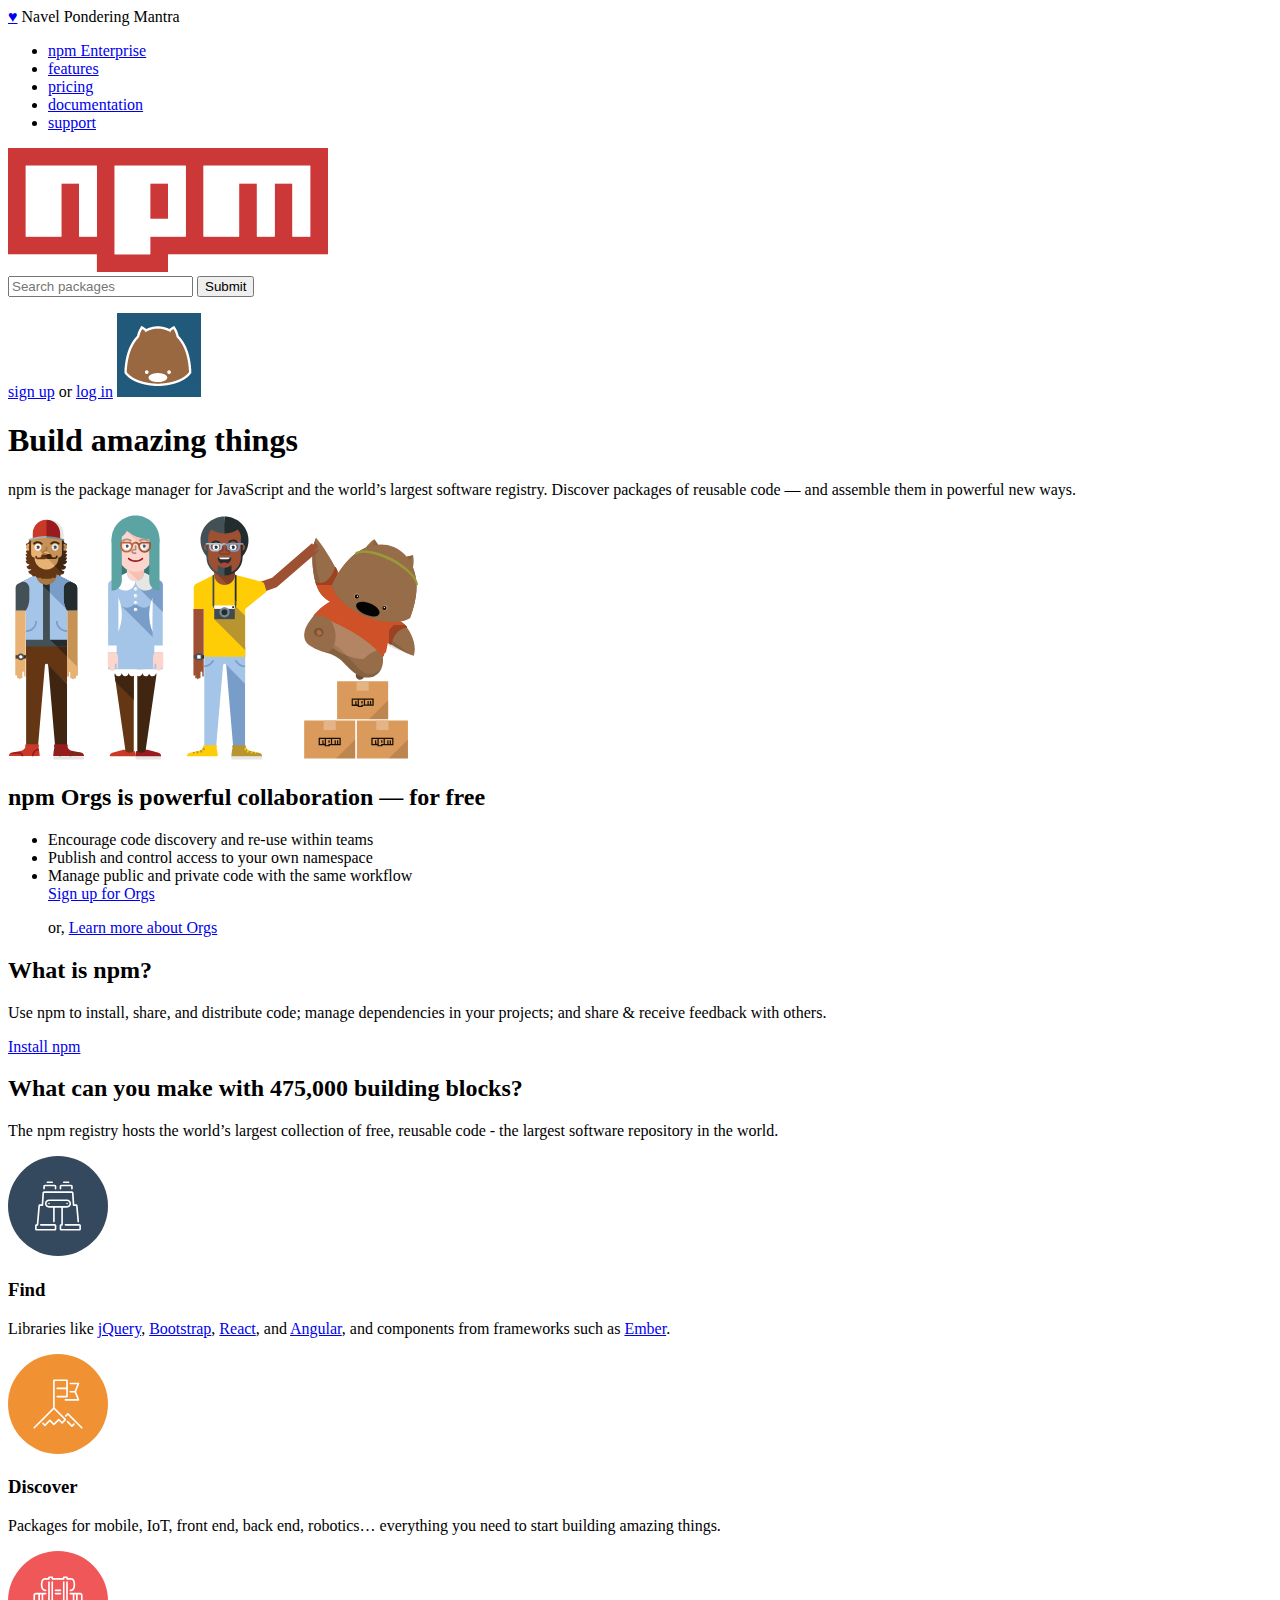
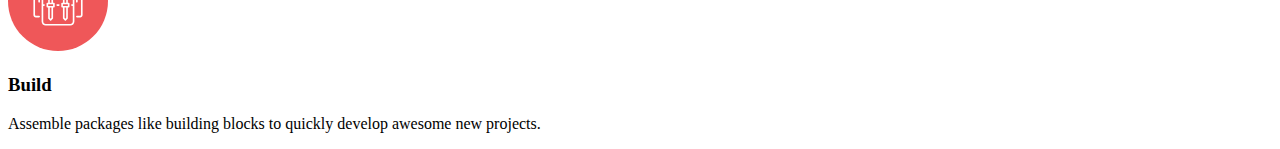
==== index.html @ b7fcb3de "adding the exercise as it is so that i can work on another computer. Now has html more or less compl" ====
<!DOCTYPE html>
<html lang="en">
<head>
  <meta charset="UTF-8">
  <meta name="viewport" content="width=device-width, initial-scale=1.0">
  <meta http-equiv="X-UA-Compatible" content="ie=edge">
  <title>npm</title>
</head>
<body>

<!--NAVIGATION block: should show three links on top of page.-->
    <nav class="nav-bar">
        <div class="nav-left-logo">
            <a class="link-no-underline heart" href="#">♥︎</a>
            <span class="acronym">Navel Pondering Mantra</span>
        </div>
        <ul class="nav-right-ul">
            <li><a class="link-no-underline"href="#">npm Enterprise</a></li>
            <li><a class="link-no-underline"href="#">features</a></li>
            <li><a class="link-no-underline"href="#">pricing</a></li>
            <li><a class="link-no-underline"href="#">documentation</a></li>
            <li><a class="link-no-underline"href="#">support</a></li>
        </ul>
    </nav>



<!-- HEADER: with city in work and text and buttons-->
    <header>
        <img src="images/npm-logo.png" alt="npm-logo">
        <form id="search" action="">
            <input type="text" placeholder="Search packages">
            <input type="submit" name="make-search" id="make-search">

            <div class="sign-up">
            <p><a class="link-no-underline"href="#">sign up</a> or <a class="link-no-underline"href="#">log in</a> 
            <img src="images/bear-logo.png" alt="bear-logo">
            </div>
        </form>
        <h1>Build amazing things</h1>
        <p>npm is the package manager for JavaScript and the world’s largest software registry. Discover packages of reusable code — and assemble them in powerful new ways.</p>
    </header>



<!--ABOUT NPM ORGS - city skyline background(section 1)-->
    <section>
        <img src="images/collaboration.svg" alt="Teammates standing together" width="410" height="245">
        <h2>npm Orgs is powerful collaboration — for free</h2>
        <ul>
            <li>Encourage code discovery and re-use within teams</li>
            <li>Publish and control access to your own namespace</li>
            <li>Manage public and private code with the same workflow</li>
            <a class="link-no-underline"href="#">Sign up for Orgs</a>
            <p>or, <a class="link-no-underline"href="#">Learn more about Orgs</a></p>
        </ul>
    </section>



<!--WHAT IS NPM (section 2)-->
    <section>
        <h2>What is npm?</h2>
        <p>Use npm to install, share, and distribute code; manage dependencies in your projects; and share &amp; receive feedback with others.</p>
        <a class="link-no-underline"class="btn btn-primary" href="#">Install npm</a> 
        <img src="" alt="">
        <!--Cant seem to make these classes work for some reason. Bah. -->
    </section>


<!--WHAT CAN YOU MAKE - DISCOVER (section 3)-->
    <section id="what-can-you-make">
        <h2>What can you make with 475,000 building blocks?</h2>
        <p>The npm registry hosts the world’s largest collection of free, reusable code - the largest software repository in the world.</p>
        <div id="find">
            <img src="images/binoculars.svg" alt="binoculars-logo" height="100px">
            <h3>Find</h3>
            <p>Libraries like <a class="link-no-underline"href="#">jQuery</a>, <a class="link-no-underline"href="#">Bootstrap</a>, <a class="link-no-underline"href="#">React</a>, and <a class="link-no-underline"href="#">Angular</a>, and components from frameworks such as <a class="link-no-underline"href="#">Ember</a>.</p>
            <!--I think these links should have the lighter of the two reds in font-color. Also no link-underline. Also strong/bold?-->


        </div>
        <div id="discover"> 
            <img src="images/mountain-flag.svg" alt="discover-logo" height="100px">
            <h3>Discover</h3>
            <p>Packages for mobile, IoT, front end, back end, robotics… everything you need to start building amazing things.</p>

        </div>
        <div id="build">
            <img src="images/backpack.svg" alt="build-logo" height="100px">
            <h3>Build</h3>
            <p>Assemble packages like building blocks to quickly develop awesome new projects.</p>


        </div>
    </section>


</body>
</html>
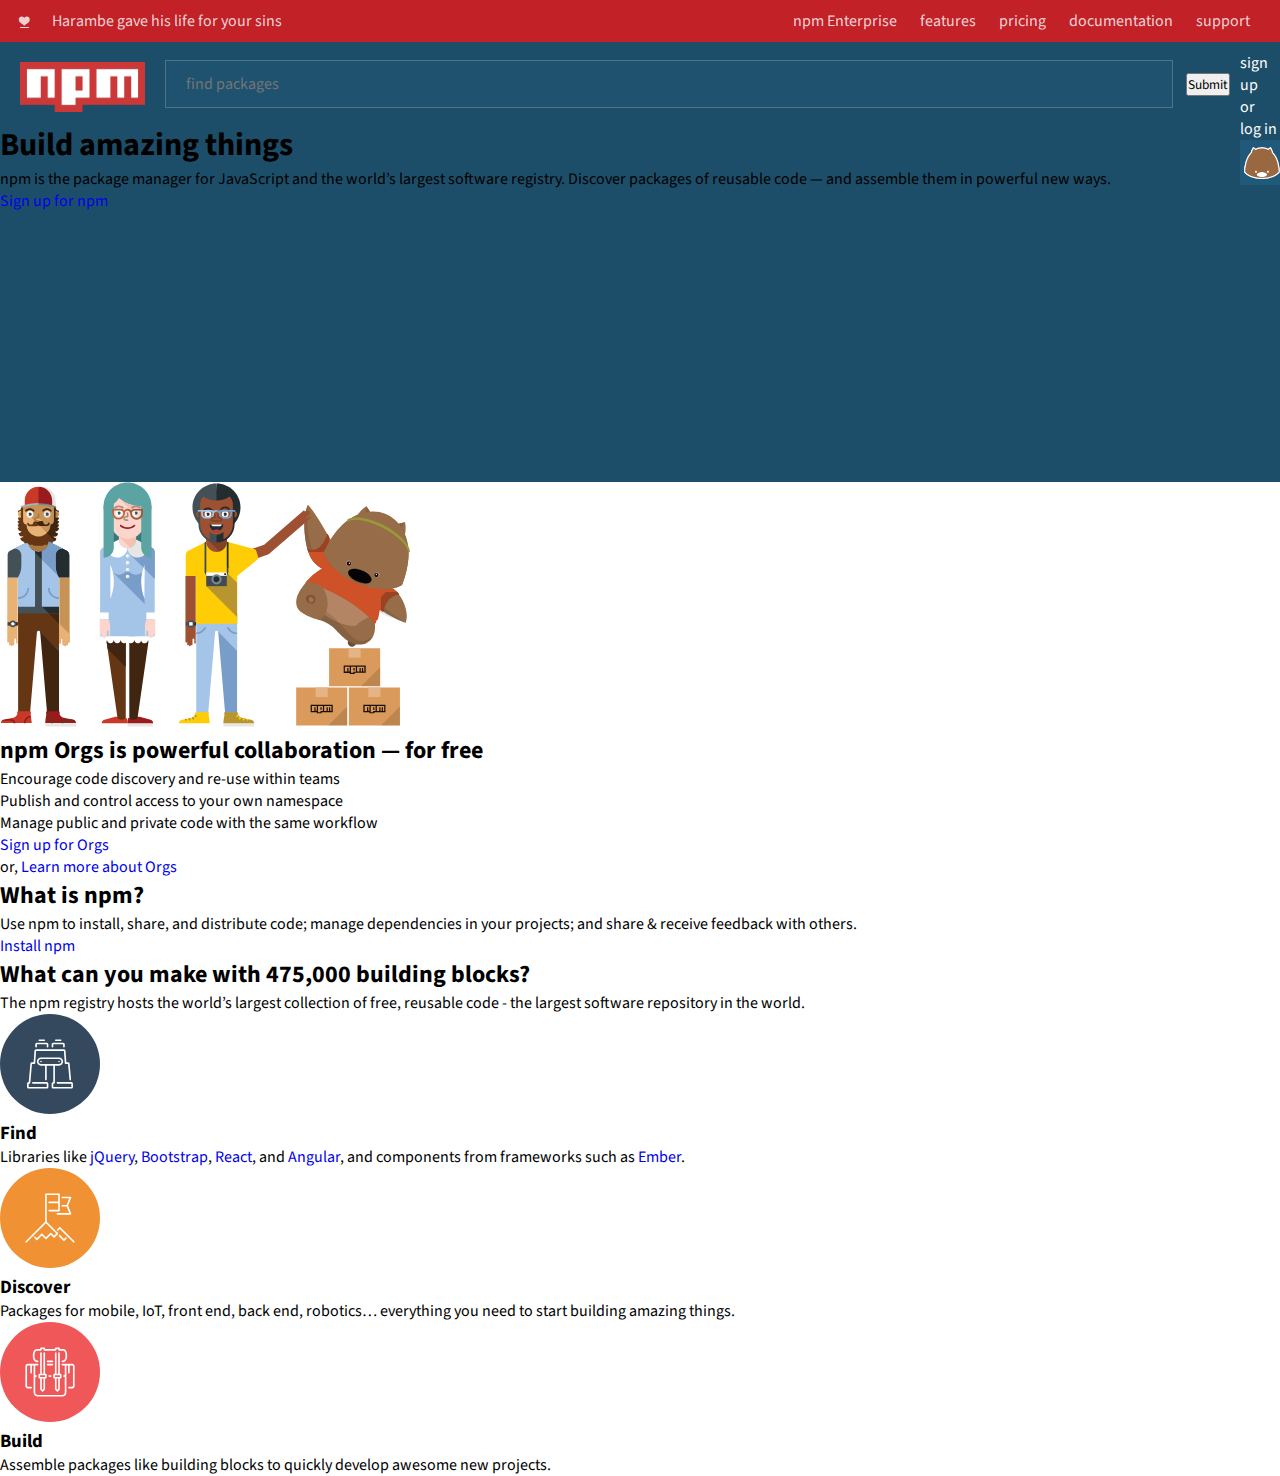
==== commit 83439088: "Add files via upload" ====
--- a/index.html
+++ b/index.html
@@ -5,45 +5,69 @@
   <meta name="viewport" content="width=device-width, initial-scale=1.0">
   <meta http-equiv="X-UA-Compatible" content="ie=edge">
   <title>npm</title>
+  <link rel="stylesheet" type="text/css" class="link-deco-fix" href="style.css">
 </head>
 <body>
 
-<!--NAVIGATION block: should show three links on top of page.-->
+
+
+<!--RED NAV-BAR - home & other links
+        (navigation-bar)-->
     <nav class="nav-bar">
-        <div class="nav-left-logo">
-            <a class="link-no-underline heart" href="#">♥︎</a>
-            <span class="acronym">Navel Pondering Mantra</span>
+        <div class="nav-bar-left">
+            <a class="heart" class="link-deco-fix" href="#">❤</a>
+            <span class="acronym">Harambe gave his life for your sins</span>
         </div>
-        <ul class="nav-right-ul">
-            <li><a class="link-no-underline"href="#">npm Enterprise</a></li>
-            <li><a class="link-no-underline"href="#">features</a></li>
-            <li><a class="link-no-underline"href="#">pricing</a></li>
-            <li><a class="link-no-underline"href="#">documentation</a></li>
-            <li><a class="link-no-underline"href="#">support</a></li>
+        <!--NAV RIGHT AREA-->
+        <ul class="nav-bar-right">
+            <li><a class="link-deco-fix" href="#">npm Enterprise</a></li>
+            <li><a class="link-deco-fix" href="#">features</a></li>
+            <li><a class="link-deco-fix" href="#">pricing</a></li>
+            <li><a class="link-deco-fix" href="#">documentation</a></li>
+            <li><a class="link-deco-fix" href="#">support</a></li>
+        <div class="clearfix"></div>
         </ul>
     </nav>
 
 
 
-<!-- HEADER: with city in work and text and buttons-->
-    <header>
-        <img src="images/npm-logo.png" alt="npm-logo">
+
+<!-- SEARCH & SIGN-UP 
+        (header)-->
+    <header class="header-section">
+
+        <div class="upper-header-div">
+
+        <img class="npm-logo" src="images/npm-logo.png" alt="npm-logo">
+        <div id="search-bar-btn-div">
         <form id="search" action="">
-            <input type="text" placeholder="Search packages">
-            <input type="submit" name="make-search" id="make-search">
-
-            <div class="sign-up">
-            <p><a class="link-no-underline"href="#">sign up</a> or <a class="link-no-underline"href="#">log in</a> 
-            <img src="images/bear-logo.png" alt="bear-logo">
+            <input id="text" type="text" placeholder="find packages">
+            <input type="submit" name="search-btn" id="search-btn">
+            <div class="sign-up-div">
+            <ul>
+                <li><a class="link-deco-fix" href="#">sign up</a> or <a class="link-deco-fix" href="#">log in</a></li>
+                <li><img src="images/bear-logo.png" alt="bear-logo"></li>
+            </ul> 
             </div>
         </form>
+        </div>
+        </div>
+
+        <div class="clearfix"></div>
+
+
+        <div class="sign-up-orgs">
         <h1>Build amazing things</h1>
         <p>npm is the package manager for JavaScript and the world’s largest software registry. Discover packages of reusable code — and assemble them in powerful new ways.</p>
+        <a class="link-deco-fix" href="#">Sign up for npm</a>
+        </div>
     </header>
 
 
 
-<!--ABOUT NPM ORGS - city skyline background(section 1)-->
+
+<!--ABOUT NPM ORGS - city skyline background
+    (section 1)-->
     <section>
         <img src="images/collaboration.svg" alt="Teammates standing together" width="410" height="245">
         <h2>npm Orgs is powerful collaboration — for free</h2>
@@ -51,31 +75,33 @@
             <li>Encourage code discovery and re-use within teams</li>
             <li>Publish and control access to your own namespace</li>
             <li>Manage public and private code with the same workflow</li>
-            <a class="link-no-underline"href="#">Sign up for Orgs</a>
-            <p>or, <a class="link-no-underline"href="#">Learn more about Orgs</a></p>
         </ul>
+        <a class="link-deco-fix" href="#">Sign up for Orgs</a>
+        <p>or, <a class="link-deco-fix" href="#">Learn more about Orgs</a></p>
     </section>
 
 
 
-<!--WHAT IS NPM (section 2)-->
+<!--WHAT IS NPM 
+    (section 2)-->
     <section>
         <h2>What is npm?</h2>
         <p>Use npm to install, share, and distribute code; manage dependencies in your projects; and share &amp; receive feedback with others.</p>
-        <a class="link-no-underline"class="btn btn-primary" href="#">Install npm</a> 
+        <a class="link-deco-fix" href="#">Install npm</a> 
         <img src="" alt="">
         <!--Cant seem to make these classes work for some reason. Bah. -->
     </section>
 
 
-<!--WHAT CAN YOU MAKE - DISCOVER (section 3)-->
+<!--WHAT CAN YOU MAKE - DISCOVER 
+    (section 3)-->
     <section id="what-can-you-make">
         <h2>What can you make with 475,000 building blocks?</h2>
         <p>The npm registry hosts the world’s largest collection of free, reusable code - the largest software repository in the world.</p>
         <div id="find">
             <img src="images/binoculars.svg" alt="binoculars-logo" height="100px">
             <h3>Find</h3>
-            <p>Libraries like <a class="link-no-underline"href="#">jQuery</a>, <a class="link-no-underline"href="#">Bootstrap</a>, <a class="link-no-underline"href="#">React</a>, and <a class="link-no-underline"href="#">Angular</a>, and components from frameworks such as <a class="link-no-underline"href="#">Ember</a>.</p>
+            <p>Libraries like <a class="link-deco-fix" href="#">jQuery</a>, <a class="link-deco-fix" href="#">Bootstrap</a>, <a class="link-deco-fix" href="#">React</a>, and <a class="link-deco-fix" href="#">Angular</a>, and components from frameworks such as <a class="link-deco-fix" href="#">Ember</a>.</p>
             <!--I think these links should have the lighter of the two reds in font-color. Also no link-underline. Also strong/bold?-->
 
 
--- a/style.css
+++ b/style.css
@@ -0,0 +1,177 @@
+@import url('https://fonts.googleapis.com/css?family=Source+Sans+Pro:300,400');
+
+
+
+/*--------------------------\
+|  General style following  |
+\--------------------------*/
+
+* {
+    margin: 0;
+    padding: 0;
+    font-family: 'Source Sans Pro', 'Lucida Grande', sans-serif
+}
+
+.clearfix {
+    clear: both;
+}
+.overflowfix {
+    overflow: auto; /*makes it so content is not "flowing" outside its container*/
+}
+.standard-margin { /*It seems like there is about 10px margin between manyt of the header elements. leaving this here to see.*/
+margin: 10px;
+}
+
+.col { /*Single column*/
+    float: left;
+    display: block;
+}
+
+.link-deco-fix {
+    text-decoration: none;
+}
+
+/*----------------------------\
+| Specific sections following |
+\----------------------------*/
+
+/*-----------NAVIGATION BLOCK-----------*/
+.nav-bar { /*The whole nav-bar-element*/
+    background-color: #C12127;
+    color: rgba(255,255,255,0.8);
+    padding: 10px 0; /*The all-important passing on the nav-bar dictates how tall it is without the content being "lost" if something goes wrong*/
+    height: auto;
+  }
+.nav-bar a{ /*All links in nav-bar*/
+    color: rgba(255,255,255,0.8);
+}
+.nav-bar-left { /*Left div-section of the nav-bar, with heart and span-elements*/
+    margin: 0;
+    display: inline-block;
+}
+.heart {
+    margin: 0 20px;
+    font-size: 0.9rem;
+}
+.nav-bar-right { /*the whole ul-element to the top-right*/
+    float: right;
+    display: inline-block;
+    padding: 0;
+    margin: 0 20px 0 0;
+}
+.nav-bar-right li { /*all the five li-elements to the top-right*/
+    display: inline-block;
+    margin: 0 10px;
+}
+
+
+
+
+
+
+
+
+
+/*-----------HEADER SECTION-----------*/
+.header-section { /*This affects the whole section*/
+    background-color: #1D4E69;
+    background-image: url("C:/Users/self-/Documents/code/prework/HTML & CSS exercise/html-css-module-master/images/city-scape.svg");
+    display: block;
+    width: 100%;
+    height: 320px;
+    padding-bottom: 120px;
+}
+.upper-header-div { /*The npm-logo, search bar, and bear-logo*/
+    height: 60px;
+    max-width: 100%;
+    padding: 10px 10px;
+    color: white;
+
+}
+.npm-logo {
+    display: inline-block;
+    width: 125px;
+    height: 50px;
+    margin: 10px;
+    float: left;
+}
+#search-bar-btn-div {
+}
+
+#search-bar-btn-div #text {
+    background-color: rgb(31, 82, 111);
+    width: 80%;
+    padding: 12px 20px;
+    margin: 8px 10px;
+    display: inline-block;
+    border: 1px solid rgba(255,255,255,0.2);
+    border-radius: 0px;
+    box-sizing: border-box;
+    font-size: 1em;  
+    position: relative;
+}
+
+.sign-up-div {
+    height: 45px;
+    display: inline-block;
+    float: right;
+    position: absolute;
+    margin: 0 10px;
+}
+.sign-up-div li {
+    display: inline-block;
+
+}
+.sign-up-div img {
+    width: 45px;
+    height: 45px;
+    display: inline-block;
+}
+.sign-up-div a {
+    color: white;
+    margin: 0 auto;
+    display: inline-block;
+}
+
+
+
+
+
+
+
+
+
+
+
+
+
+
+
+
+
+/*FOR THE BUTTONS?????
+.btn-primary {
+    color: #fff;
+    background-color: #34495e;
+    outline: none;
+    -webkit-transition: all 300ms ease-out;
+    transition: all 300ms ease-out;
+    text-decoration: none;
+
+}
+.btn {
+    display: inline-block;
+    margin-bottom: 0;
+    font-weight: 400;
+    text-align: center;
+    vertical-align: middle;
+    border: 1px solid transparent;
+    white-space: nowrap;
+    padding: 8px 20px;
+    font-size: 16px;
+    line-height: 1.35;
+    border-radius: 20px;
+    user-select: none;
+    text-decoration: none;
+}
+*/